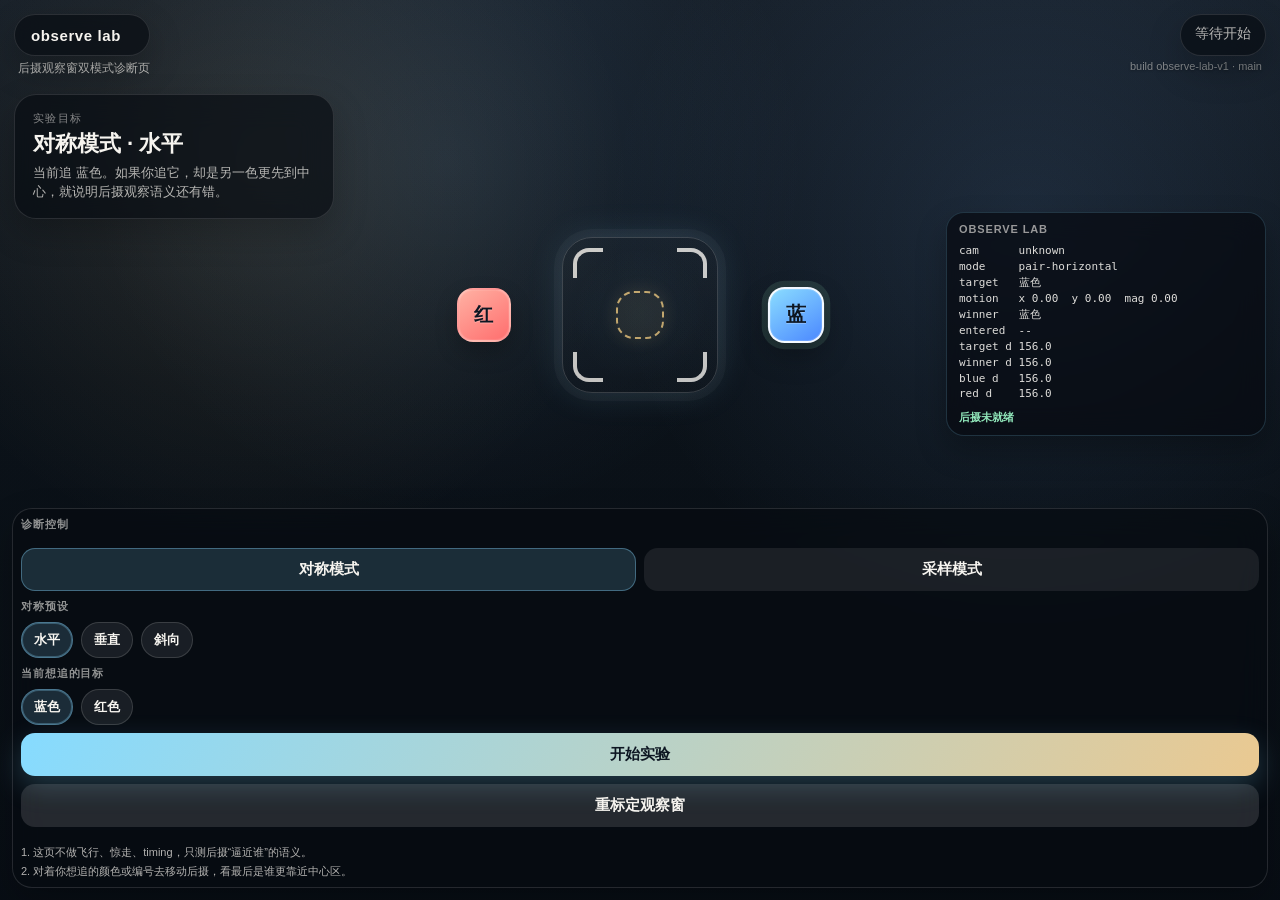
==== observe-lab.html @ 0f4b3da0 "Add observe lab diagnostics page" ====
<!doctype html>
<html lang="zh-CN">
<head>
  <meta charset="UTF-8" />
  <meta name="viewport" content="width=device-width,initial-scale=1,viewport-fit=cover,user-scalable=no" />
  <meta name="apple-mobile-web-app-capable" content="yes" />
  <title>ifafa Observe Lab</title>
  <link rel="stylesheet" href="styles.css" />
</head>
<body class="observe-lab-page">
  <div id="observeLabApp">
    <video id="labCamera" playsinline autoplay muted></video>
    <div class="ambient-glow"></div>

    <div class="topbar">
      <div class="brand-group">
        <div class="brand">observe lab</div>
        <div class="brand-subtitle">后摄观察窗双模式诊断页</div>
      </div>
      <div class="status-group">
        <div id="labStatus" class="status">等待开始</div>
        <div id="labBuildStamp" class="build-stamp" aria-label="build version"></div>
      </div>
    </div>

    <div class="flight-card lab-brief">
      <div class="eyebrow">实验目标</div>
      <div id="labTitle" class="specimen-name">对称模式 · 水平</div>
      <div id="labMeta" class="specimen-meta">先确认后摄追近语义，再看整个空间里到底是谁被逼近到了中心。</div>
    </div>

    <div id="labCaptureCluster" class="capture-cluster lab-capture-cluster" aria-hidden="true">
      <div id="labCaptureFrame" class="capture-frame is-active">
        <div class="capture-frame-core"></div>
        <div id="labCenterZone" class="lab-center-zone"></div>
      </div>
    </div>

    <div id="labTargetsLayer" class="lab-targets-layer" aria-hidden="true"></div>

    <div id="labDebug" class="observe-debug lab-debug-card" aria-live="polite">
      <div class="observe-debug-title">observe lab</div>
      <pre id="labDebugContent" class="observe-debug-content"></pre>
      <div id="labDebugHint" class="observe-debug-hint">等待开始</div>
    </div>

    <div class="bottom-panel lab-panel">
      <div class="bottom-panel-expanded">
        <div class="panel-header">
          <div class="panel-caption">诊断控制</div>
        </div>

        <div class="modes">
          <button id="pairModeBtn" class="mode-btn active" type="button">对称模式</button>
          <button id="sampleModeBtn" class="mode-btn" type="button">采样模式</button>
        </div>

        <div id="pairPresetGroup" class="lab-control-group">
          <div class="lab-control-label">对称预设</div>
          <div class="lab-chip-row">
            <button id="presetHorizontalBtn" class="lab-chip active" type="button">水平</button>
            <button id="presetVerticalBtn" class="lab-chip" type="button">垂直</button>
            <button id="presetDiagonalBtn" class="lab-chip" type="button">斜向</button>
          </div>
        </div>

        <div class="lab-control-group">
          <div class="lab-control-label">当前想追的目标</div>
          <div id="labTargetPicker" class="lab-target-picker"></div>
        </div>

        <div class="lab-actions">
          <button id="labStartBtn" class="primary-btn" type="button">开始实验</button>
          <button id="labRecenterBtn" class="secondary-btn" type="button">重标定观察窗</button>
        </div>

        <div class="hint">
          <div>1. 这页不做飞行、惊走、timing，只测后摄“逼近谁”的语义。</div>
          <div>2. 对着你想追的颜色或编号去移动后摄，看最后是谁更靠近中心区。</div>
        </div>
      </div>
    </div>
  </div>

  <script src="observe-diagnostics-core.js"></script>
  <script src="observe-lab.js"></script>
</body>
</html>
---- styles.css ----
:root {
  --bg: #090f15;
  --panel: rgba(7, 11, 17, 0.66);
  --line: rgba(255, 255, 255, 0.12);
  --line-strong: rgba(255, 255, 255, 0.22);
  --text: #f6f4ef;
  --muted: rgba(246, 244, 239, 0.72);
  --accent: #88d7ff;
  --accent-2: #ffd68a;
  --accent-3: #d9b9ff;
  --success: #9af4c5;
  --danger: #ffb0a7;
  --shadow: rgba(0, 0, 0, 0.42);
}

* {
  box-sizing: border-box;
}

html,
body {
  margin: 0;
  padding: 0;
  width: 100%;
  min-height: 100%;
  height: 100%;
  background: radial-gradient(circle at top, #1a2330 0%, #090f15 60%, #05070b 100%);
  color: var(--text);
  font-family: "SF Pro Text", "Avenir Next", "Helvetica Neue", sans-serif;
  overflow: hidden;
}

body {
  overscroll-behavior: none;
}

#app {
  position: relative;
  width: 100vw;
  height: 100vh;
  height: 100dvh;
  overflow: hidden;
  background: #000;
  isolation: isolate;
}

#camera,
#fx,
.ambient-glow {
  position: absolute;
  inset: 0;
  width: 100%;
  height: 100%;
}

#camera {
  object-fit: cover;
  background:
    radial-gradient(circle at 35% 18%, rgba(132, 194, 255, 0.12), transparent 32%),
    linear-gradient(180deg, #18212b 0%, #0d141b 42%, #090f15 100%);
}

#fx {
  pointer-events: none;
}

.ambient-glow {
  pointer-events: none;
  background:
    radial-gradient(circle at 20% 20%, rgba(255, 221, 149, 0.1), transparent 30%),
    radial-gradient(circle at 80% 25%, rgba(125, 182, 255, 0.12), transparent 34%),
    linear-gradient(180deg, rgba(5, 10, 18, 0.1), rgba(5, 10, 18, 0.35));
  z-index: 1;
}

.topbar,
.flight-card,
.bottom-panel,
.toast,
.result-card,
#captureCluster {
  z-index: 12;
}

.topbar {
  position: absolute;
  top: max(14px, env(safe-area-inset-top));
  left: 14px;
  right: 14px;
  display: flex;
  justify-content: space-between;
  gap: 12px;
  align-items: flex-start;
}

.status-group {
  display: flex;
  flex-direction: column;
  align-items: flex-end;
  gap: 4px;
}

.brand-group {
  display: flex;
  flex-direction: column;
  gap: 4px;
}

.brand,
.status,
.flight-card,
.bottom-panel,
.result-card,
.toast {
  background: var(--panel);
  border: 1px solid var(--line);
  backdrop-filter: blur(16px);
  -webkit-backdrop-filter: blur(16px);
  box-shadow: 0 14px 34px rgba(0, 0, 0, 0.22);
}

.brand {
  display: inline-flex;
  align-items: center;
  min-height: 42px;
  padding: 10px 16px;
  border-radius: 999px;
  font-size: 15px;
  font-weight: 700;
  letter-spacing: 0.04em;
  text-transform: lowercase;
}

.brand-subtitle {
  padding-left: 4px;
  font-size: 12px;
  color: var(--muted);
}

.status {
  min-height: 42px;
  padding: 10px 14px;
  border-radius: 999px;
  font-size: 14px;
  color: var(--muted);
  text-align: right;
}

.build-stamp {
  padding-right: 4px;
  font-size: 11px;
  line-height: 1.2;
  color: rgba(246, 244, 239, 0.48);
  text-align: right;
  text-shadow: 0 1px 2px rgba(0, 0, 0, 0.28);
}

.observe-debug {
  position: absolute;
  top: max(204px, calc(env(safe-area-inset-top) + 188px));
  right: 14px;
  width: min(320px, calc(100vw - 28px));
  padding: 10px 12px;
  border-radius: 18px;
  border: 1px solid rgba(136, 215, 255, 0.18);
  background: rgba(7, 11, 17, 0.72);
  backdrop-filter: blur(14px);
  -webkit-backdrop-filter: blur(14px);
  box-shadow: 0 14px 30px rgba(0, 0, 0, 0.26);
  pointer-events: none;
  z-index: 13;
}

.observe-debug.is-alert {
  border-color: rgba(255, 149, 126, 0.4);
  box-shadow: 0 14px 34px rgba(255, 122, 92, 0.12);
}

.observe-debug-title {
  font-size: 11px;
  font-weight: 700;
  letter-spacing: 0.08em;
  text-transform: uppercase;
  color: rgba(246, 244, 239, 0.6);
}

.observe-debug-content {
  margin: 8px 0 0;
  white-space: pre-wrap;
  font-family: "SF Mono", "Menlo", "Monaco", monospace;
  font-size: 11px;
  line-height: 1.45;
  color: rgba(246, 244, 239, 0.9);
}

.observe-debug-hint {
  margin-top: 8px;
  font-size: 11px;
  font-weight: 700;
  color: rgba(154, 244, 197, 0.94);
}

.flight-card {
  position: absolute;
  top: max(94px, calc(env(safe-area-inset-top) + 78px));
  left: 14px;
  width: min(280px, calc(100vw - 28px));
  border-radius: 22px;
  padding: 16px 18px;
}

.eyebrow {
  font-size: 11px;
  letter-spacing: 0.12em;
  text-transform: uppercase;
  color: rgba(246, 244, 239, 0.52);
}

.specimen-name {
  margin-top: 6px;
  font-size: 22px;
  font-weight: 700;
  line-height: 1.1;
}

.specimen-meta {
  margin-top: 8px;
  color: var(--muted);
  line-height: 1.45;
  font-size: 13px;
}

#butterfly {
  --size: 112px;
  --dir-x: 1;
  --flight-tilt: 0deg;
  --bank-angle: 0deg;
  --figure-lift: 0px;
  --wing-a: #fff4b3;
  --wing-b: #f3a55d;
  --wing-c: #7ac7ff;
  --wing-d: #695ee6;
  --body-color: #37293d;
  --body-tilt: 0deg;
  --body-yaw: 0deg;
  --body-bob: 0px;
  --body-jitter-x: 0px;
  --body-jitter-y: 0px;
  --body-scale-base: 1;
  --front-origin-left-x: 84%;
  --front-origin-right-x: 16%;
  --front-origin-y: 48%;
  --back-origin-left-x: 82%;
  --back-origin-right-x: 18%;
  --back-origin-y: 44%;
  --wing-front-left-angle: 20deg;
  --wing-front-right-angle: -20deg;
  --wing-back-left-angle: 16deg;
  --wing-back-right-angle: -16deg;
  --wing-front-left-scale: 1;
  --wing-front-right-scale: 1;
  --wing-back-left-scale: 1;
  --wing-back-right-scale: 1;
  --shadow-scale: 1;
  --shadow-opacity: 0.36;
  position: absolute;
  left: 50%;
  top: 34%;
  width: var(--size);
  height: var(--size);
  transform: translate(-50%, -50%) rotate(var(--flight-tilt));
  pointer-events: none;
  z-index: 10;
  filter: drop-shadow(0 8px 18px rgba(0, 0, 0, 0.38));
  will-change: transform, opacity;
}

.butterfly-shadow {
  position: absolute;
  left: 50%;
  bottom: -6px;
  width: 50%;
  height: 14px;
  transform: translateX(-50%) scale(var(--shadow-scale));
  border-radius: 999px;
  background: rgba(0, 0, 0, 0.22);
  filter: blur(10px);
  opacity: var(--shadow-opacity);
  will-change: transform, opacity;
}

.butterfly-figure {
  position: absolute;
  inset: 0;
  transform: translateY(var(--figure-lift)) scaleX(var(--dir-x)) rotate(var(--bank-angle));
  transform-origin: 50% 50%;
  will-change: transform, opacity;
}

.butterfly-sprite {
  position: absolute;
  inset: 0;
  width: 100%;
  height: 100%;
  object-fit: contain;
}

.butterfly-rig {
  position: absolute;
  inset: 0;
}

.butterfly-part {
  position: absolute;
  overflow: hidden;
  backface-visibility: hidden;
  transform-style: preserve-3d;
  will-change: transform, opacity;
}

.butterfly-part-image {
  position: absolute;
  max-width: none;
  user-select: none;
  -webkit-user-drag: none;
  pointer-events: none;
}

.part-body {
  z-index: 5;
  transform-origin: 50% 32%;
  transform:
    translate3d(var(--body-jitter-x), calc(var(--body-bob) + var(--body-jitter-y)), 0)
    rotate(var(--body-tilt))
    skewX(var(--body-yaw))
    scale(var(--body-scale-base));
}

.part-wing-front-left {
  z-index: 4;
  transform-origin: var(--front-origin-left-x) var(--front-origin-y);
  transform: rotate(var(--wing-front-left-angle)) scaleY(var(--wing-front-left-scale));
}

.part-wing-front-right {
  z-index: 4;
  transform-origin: var(--front-origin-right-x) var(--front-origin-y);
  transform: rotate(var(--wing-front-right-angle)) scaleY(var(--wing-front-right-scale));
}

.part-wing-back-left {
  z-index: 3;
  opacity: 0.82;
  transform-origin: var(--back-origin-left-x) var(--back-origin-y);
  transform: rotate(var(--wing-back-left-angle)) scaleY(var(--wing-back-left-scale));
}

.part-wing-back-right {
  z-index: 3;
  opacity: 0.82;
  transform-origin: var(--back-origin-right-x) var(--back-origin-y);
  transform: rotate(var(--wing-back-right-angle)) scaleY(var(--wing-back-right-scale));
}

.butterfly-art {
  position: absolute;
  inset: 0;
  transform: translateY(2px) rotate(-4deg);
}

.wing {
  position: absolute;
  background:
    radial-gradient(circle at 34% 32%, rgba(255, 255, 255, 0.88), transparent 18%),
    radial-gradient(circle at 55% 52%, var(--wing-a) 0%, var(--wing-b) 30%, var(--wing-c) 62%, var(--wing-d) 100%);
  border: 1px solid rgba(255, 255, 255, 0.14);
  box-shadow: inset 0 0 18px rgba(255, 255, 255, 0.08);
}

.wing.left {
  transform-origin: 100% 50%;
}

.wing.right {
  transform-origin: 0% 50%;
}

.wing-back {
  top: 16px;
  width: 34%;
  height: 46%;
  opacity: 0.72;
  border-radius: 78% 28% 82% 34% / 68% 34% 78% 42%;
}

.wing-front {
  top: 2px;
  width: 43%;
  height: 58%;
  border-radius: 84% 24% 80% 28% / 76% 34% 82% 36%;
}

.wing-front.left {
  left: 8px;
  animation: flapLeft 0.24s infinite alternate ease-in-out;
}

.wing-back.left {
  left: 18px;
  animation: flapLeftBack 0.26s infinite alternate ease-in-out;
}

.wing-front.right {
  right: 8px;
  animation: flapRight 0.24s infinite alternate ease-in-out;
}

.wing-back.right {
  right: 18px;
  animation: flapRightBack 0.26s infinite alternate ease-in-out;
}

.body {
  position: absolute;
  left: 50%;
  top: 9px;
  width: 12%;
  height: 72%;
  transform: translateX(-50%);
  border-radius: 999px;
  background:
    linear-gradient(180deg, rgba(255, 255, 255, 0.4), transparent 18%),
    linear-gradient(180deg, #15131b 0%, var(--body-color) 55%, #161417 100%);
  box-shadow:
    0 0 0 1px rgba(255, 255, 255, 0.12),
    inset 0 -8px 12px rgba(0, 0, 0, 0.2);
}

.body::before,
.body::after {
  content: "";
  position: absolute;
  top: -8px;
  width: 1px;
  height: 14px;
  background: rgba(255, 255, 255, 0.46);
  transform-origin: bottom center;
}

.body::before {
  left: 2px;
  transform: rotate(-22deg);
}

.body::after {
  right: 2px;
  transform: rotate(22deg);
}

.capture-cluster {
  --frame-size: 156px;
  --frame-size-compact: 142px;
  position: absolute;
  left: 50%;
  top: 33.5%;
  display: flex;
  flex-direction: column;
  align-items: center;
  gap: 8px;
  transform: translate(-50%, -50%);
  pointer-events: none;
}

.capture-frame {
  position: relative;
  width: var(--frame-size);
  height: var(--frame-size);
  border-radius: 30px;
  border: 1.5px solid rgba(255, 255, 255, 0.22);
  box-shadow:
    0 0 0 8px rgba(255, 255, 255, 0.04),
    0 0 30px rgba(136, 215, 255, 0.14);
  overflow: hidden;
}

.capture-frame::before,
.capture-frame::after,
.capture-frame-core::before,
.capture-frame-core::after {
  content: "";
  position: absolute;
  width: 26px;
  height: 26px;
  border-color: rgba(136, 215, 255, 0.88);
}

.capture-frame::before {
  left: 10px;
  top: 10px;
  border-left: 4px solid;
  border-top: 4px solid;
  border-top-left-radius: 16px;
}

.capture-frame::after {
  right: 10px;
  top: 10px;
  border-right: 4px solid;
  border-top: 4px solid;
  border-top-right-radius: 16px;
}

.capture-frame-core::before {
  left: 10px;
  bottom: 10px;
  border-left: 4px solid;
  border-bottom: 4px solid;
  border-bottom-left-radius: 16px;
}

.capture-frame-core::after {
  right: 10px;
  bottom: 10px;
  border-right: 4px solid;
  border-bottom: 4px solid;
  border-bottom-right-radius: 16px;
}

.capture-frame-core {
  position: absolute;
  inset: 0;
  background:
    radial-gradient(circle at center, rgba(136, 215, 255, 0.05), transparent 62%),
    linear-gradient(180deg, rgba(255, 255, 255, 0.025), rgba(255, 255, 255, 0.012));
}

.capture-frame.is-active {
  box-shadow:
    0 0 0 8px rgba(255, 255, 255, 0.04),
    0 0 34px rgba(136, 215, 255, 0.18);
}

.capture-frame.is-ready {
  box-shadow:
    0 0 0 9px rgba(154, 244, 197, 0.08),
    0 0 42px rgba(154, 244, 197, 0.24);
}

.capture-frame.is-ready::before,
.capture-frame.is-ready::after,
.capture-frame.is-ready .capture-frame-core::before,
.capture-frame.is-ready .capture-frame-core::after {
  border-color: rgba(154, 244, 197, 0.96);
}

.capture-cluster.is-passive {
  opacity: 0.6;
}

.timing-hud {
  position: relative;
  width: 132px;
  border-radius: 15px;
  padding: 5px 6px 8px;
  background: rgba(7, 11, 17, 0.16);
  border: 1px solid rgba(255, 255, 255, 0.12);
  backdrop-filter: blur(6px);
  -webkit-backdrop-filter: blur(6px);
  box-shadow: 0 6px 14px rgba(0, 0, 0, 0.08);
}

.timing-hud.is-shake-active {
  border-color: rgba(136, 215, 255, 0.26);
}

.timing-meta {
  min-height: 14px;
  font-size: 10px;
  font-weight: 700;
  letter-spacing: 0.02em;
  color: rgba(246, 244, 239, 0.92);
  text-align: center;
  text-shadow: 0 1px 3px rgba(0, 0, 0, 0.35);
}

.timing-bar {
  position: relative;
  margin-top: 4px;
  height: 12px;
  border-radius: 999px;
  border: 1px solid rgba(255, 255, 255, 0.24);
  background: rgba(255, 255, 255, 0.12);
  overflow: visible;
}

.timing-window {
  position: absolute;
  top: 0;
  bottom: 0;
  border-radius: 999px;
  border: 1px solid rgba(255, 125, 93, 0.82);
  background: rgba(255, 125, 93, 0.34);
  box-shadow: 0 0 14px rgba(255, 125, 93, 0.14);
}

.timing-cursor {
  position: absolute;
  top: calc(100% + 4px);
  width: 0;
  height: 0;
  border-left: 8px solid transparent;
  border-right: 8px solid transparent;
  border-bottom: 12px solid rgba(79, 178, 255, 0.94);
  transform: translateX(-50%);
  filter: drop-shadow(0 3px 8px rgba(79, 178, 255, 0.24));
}

.timing-hud.is-ready {
  border-color: rgba(154, 244, 197, 0.58);
  background: rgba(19, 41, 33, 0.18);
  box-shadow: 0 8px 18px rgba(154, 244, 197, 0.14);
}

.timing-hud.is-ready .timing-meta {
  color: rgba(154, 244, 197, 0.96);
}

.timing-hud.is-miss {
  border-color: rgba(255, 110, 76, 0.68);
  background: rgba(56, 22, 18, 0.2);
  box-shadow: 0 8px 18px rgba(255, 110, 76, 0.12);
}

.bottom-panel {
  position: absolute;
  left: 12px;
  right: 12px;
  bottom: max(12px, env(safe-area-inset-bottom));
  border-radius: 20px;
  padding: 8px;
}

.bottom-panel.is-collapsed {
  padding: 0;
  background: transparent;
  border: none;
  box-shadow: none;
  backdrop-filter: none;
  -webkit-backdrop-filter: none;
}

.bottom-panel-expanded {
  display: grid;
  gap: 8px;
}

.panel-mini {
  display: block;
}

.panel-header {
  display: flex;
  align-items: center;
  justify-content: space-between;
  gap: 10px;
}

.panel-caption {
  font-size: 11px;
  font-weight: 700;
  letter-spacing: 0.08em;
  text-transform: uppercase;
  color: rgba(246, 244, 239, 0.58);
}

.panel-toggle,
.panel-collapse {
  appearance: none;
  border: none;
  background: transparent;
  color: var(--text);
  font: inherit;
}

.panel-toggle {
  width: 100%;
  display: flex;
  align-items: center;
  justify-content: space-between;
  gap: 12px;
  min-height: 44px;
  border-radius: 16px;
  padding: 12px 14px;
  background: var(--panel);
  border: 1px solid var(--line);
  backdrop-filter: blur(16px);
  -webkit-backdrop-filter: blur(16px);
  box-shadow: 0 14px 28px rgba(0, 0, 0, 0.2);
}

.panel-mini-label {
  font-size: 13px;
  font-weight: 700;
}

.panel-toggle-hint,
.panel-collapse {
  font-size: 11px;
  color: var(--muted);
}

.panel-collapse {
  padding: 6px 8px;
}

.primary-btn,
.secondary-btn,
.mode-btn {
  appearance: none;
  border: none;
  border-radius: 14px;
  padding: 12px 14px;
  font-size: 15px;
  font-weight: 700;
}

.primary-btn {
  width: 100%;
  background: linear-gradient(120deg, #86dbff 0%, #eac991 100%);
  color: #0d1622;
  box-shadow: 0 10px 28px rgba(134, 219, 255, 0.22);
}

.secondary-btn {
  width: 100%;
  background: rgba(255, 255, 255, 0.12);
  color: var(--text);
}

.modes {
  display: grid;
  grid-template-columns: 1fr 1fr;
  gap: 8px;
  margin-top: 8px;
}

.mode-btn {
  background: rgba(255, 255, 255, 0.08);
  color: var(--text);
}

.mode-btn.active {
  background: rgba(136, 215, 255, 0.16);
  box-shadow: inset 0 0 0 1px rgba(136, 215, 255, 0.36);
}

.hint {
  margin-top: 10px;
  display: grid;
  gap: 4px;
  color: var(--muted);
  font-size: 11px;
  line-height: 1.38;
}

.toast {
  position: absolute;
  left: 50%;
  top: 22%;
  transform: translateX(-50%);
  max-width: calc(100vw - 34px);
  border-radius: 999px;
  padding: 10px 14px;
  text-align: center;
  font-size: 14px;
}

.result-card {
  position: absolute;
  left: 16px;
  right: 16px;
  top: 50%;
  transform: translateY(-50%);
  border-radius: 26px;
  padding: 20px;
  box-shadow: 0 24px 60px rgba(0, 0, 0, 0.4);
}

.result-badge {
  display: inline-flex;
  align-items: center;
  min-height: 30px;
  padding: 6px 12px;
  border-radius: 999px;
  background: rgba(136, 215, 255, 0.14);
  color: var(--accent);
  font-size: 12px;
  font-weight: 700;
}

.result-title {
  margin-top: 14px;
  font-size: 30px;
  font-weight: 800;
  line-height: 1.05;
}

.result-meta {
  margin-top: 8px;
  color: rgba(246, 244, 239, 0.82);
  font-size: 15px;
}

.result-flavor {
  margin-top: 12px;
  color: var(--muted);
  font-size: 14px;
  line-height: 1.55;
}

.result-actions {
  margin-top: 18px;
}

.hidden {
  display: none !important;
}

.capture-hit {
  animation: capturePulse 0.2s ease-out forwards;
}

.miss {
  animation: miss 0.3s ease-out;
}

@keyframes flapLeft {
  from {
    transform: rotate(calc(10deg + var(--flap-depth) * 5deg)) scaleY(1);
  }
  to {
    transform: rotate(calc(-28deg - var(--flap-depth) * 11deg)) scaleY(0.9);
  }
}

@keyframes flapRight {
  from {
    transform: rotate(calc(-10deg - var(--flap-depth) * 5deg)) scaleY(1);
  }
  to {
    transform: rotate(calc(28deg + var(--flap-depth) * 11deg)) scaleY(0.9);
  }
}

@keyframes flapLeftBack {
  from {
    transform: rotate(calc(6deg + var(--flap-depth) * 3deg)) scaleY(0.96);
  }
  to {
    transform: rotate(calc(-18deg - var(--flap-depth) * 8deg)) scaleY(0.88);
  }
}

@keyframes flapRightBack {
  from {
    transform: rotate(calc(-6deg - var(--flap-depth) * 3deg)) scaleY(0.96);
  }
  to {
    transform: rotate(calc(18deg + var(--flap-depth) * 8deg)) scaleY(0.88);
  }
}

@keyframes spriteFloat {
  from {
    transform: translateY(-1px) scale(1);
  }
  to {
    transform: translateY(2px) scale(0.98);
  }
}

@keyframes capturePulse {
  0% {
    opacity: 1;
    transform: translate(-50%, -50%) rotate(var(--flight-tilt)) scale(1);
  }
  55% {
    opacity: 1;
    transform: translate(-50%, -50%) rotate(var(--flight-tilt)) scale(1.14);
  }
  100% {
    opacity: 0;
    transform: translate(-50%, -50%) rotate(var(--flight-tilt)) scale(0.42);
  }
}

@keyframes miss {
  0%,
  100% {
    transform: translate(-50%, -50%) rotate(var(--flight-tilt));
  }
  25% {
    transform: translate(calc(-50% - 8px), -50%) rotate(calc(var(--flight-tilt) - 3deg));
  }
  75% {
    transform: translate(calc(-50% + 8px), -50%) rotate(calc(var(--flight-tilt) + 3deg));
  }
}

@media (max-width: 380px) {
  .brand-subtitle,
  .hint {
    font-size: 11px;
  }

  .specimen-name {
    font-size: 20px;
  }

  .result-title {
    font-size: 26px;
  }

  .panel-mini-label {
    font-size: 12px;
  }

  .observe-debug {
    right: 12px;
    width: min(300px, calc(100vw - 24px));
  }
}

@media (max-height: 820px) {
  .flight-card {
    top: max(88px, calc(env(safe-area-inset-top) + 72px));
    width: min(256px, calc(100vw - 28px));
    padding: 14px 16px;
  }

  .specimen-name {
    font-size: 20px;
  }

  .capture-cluster {
    top: 32.5%;
  }

  .capture-frame {
    width: var(--frame-size-compact);
    height: var(--frame-size-compact);
  }

  .timing-hud {
    width: 124px;
    padding: 5px 6px 8px;
  }

  .observe-debug {
    top: max(192px, calc(env(safe-area-inset-top) + 176px));
  }

  .bottom-panel {
    padding: 7px;
  }

  .primary-btn,
  .secondary-btn,
  .mode-btn {
    padding: 11px 12px;
  }
}

body.observe-lab-page {
  background: #000;
}

#observeLabApp {
  position: relative;
  width: 100vw;
  height: 100vh;
  height: 100dvh;
  overflow: hidden;
  background: #000;
  isolation: isolate;
}

#labCamera,
.lab-targets-layer {
  position: absolute;
  inset: 0;
  width: 100%;
  height: 100%;
}

#labCamera {
  object-fit: cover;
  background:
    radial-gradient(circle at 35% 18%, rgba(132, 194, 255, 0.12), transparent 32%),
    linear-gradient(180deg, #18212b 0%, #0d141b 42%, #090f15 100%);
}

.lab-brief {
  width: min(320px, calc(100vw - 28px));
}

.lab-capture-cluster {
  top: 35%;
  gap: 0;
}

.lab-center-zone {
  position: absolute;
  left: 50%;
  top: 50%;
  transform: translate(-50%, -50%);
  border-radius: 18px;
  border: 2px dashed rgba(255, 216, 138, 0.92);
  background: rgba(255, 214, 138, 0.08);
  box-shadow: 0 0 18px rgba(255, 214, 138, 0.14);
}

.lab-targets-layer {
  pointer-events: none;
  z-index: 11;
}

.lab-target {
  position: absolute;
  width: 54px;
  height: 54px;
  border-radius: 16px;
  display: grid;
  place-items: center;
  transform: translate(-50%, -50%);
  border: 2px solid rgba(255, 255, 255, 0.22);
  box-shadow:
    0 10px 22px rgba(0, 0, 0, 0.24),
    inset 0 0 0 1px rgba(255, 255, 255, 0.08);
  color: #0d1622;
  font-size: 19px;
  font-weight: 800;
  letter-spacing: 0.02em;
  text-shadow: 0 1px 0 rgba(255, 255, 255, 0.28);
  transition:
    transform 120ms ease-out,
    box-shadow 120ms ease-out,
    border-color 120ms ease-out;
}

.lab-target-label {
  transform: translateY(-0.5px);
}

.lab-target.is-blue {
  background: linear-gradient(145deg, #8bddff 0%, #4b88ff 100%);
}

.lab-target.is-red {
  background: linear-gradient(145deg, #ffb1a3 0%, #ff6e6e 100%);
}

.lab-target.is-sample {
  background: linear-gradient(145deg, rgba(246, 244, 239, 0.94) 0%, rgba(199, 209, 221, 0.9) 100%);
}

.lab-target.is-selected {
  border-color: rgba(255, 255, 255, 0.92);
  box-shadow:
    0 12px 24px rgba(0, 0, 0, 0.26),
    0 0 0 5px rgba(136, 215, 255, 0.12),
    inset 0 0 0 1px rgba(255, 255, 255, 0.14);
}

.lab-target.is-closest {
  transform: translate(-50%, -50%) scale(1.04);
  box-shadow:
    0 12px 28px rgba(0, 0, 0, 0.28),
    0 0 0 6px rgba(154, 244, 197, 0.12),
    inset 0 0 0 1px rgba(255, 255, 255, 0.14);
}

.lab-target.is-entered {
  border-color: rgba(255, 214, 138, 0.98);
  box-shadow:
    0 12px 28px rgba(0, 0, 0, 0.28),
    0 0 0 7px rgba(255, 214, 138, 0.14),
    0 0 26px rgba(255, 214, 138, 0.22);
}

.lab-debug-card {
  top: max(212px, calc(env(safe-area-inset-top) + 196px));
}

.lab-panel {
  z-index: 14;
}

.lab-control-group {
  display: grid;
  gap: 8px;
}

.lab-control-label {
  font-size: 11px;
  font-weight: 700;
  letter-spacing: 0.08em;
  text-transform: uppercase;
  color: rgba(246, 244, 239, 0.58);
}

.lab-chip-row,
.lab-target-picker {
  display: flex;
  flex-wrap: wrap;
  gap: 8px;
}

.lab-chip {
  appearance: none;
  border: 1px solid rgba(255, 255, 255, 0.14);
  background: rgba(255, 255, 255, 0.08);
  color: var(--text);
  border-radius: 999px;
  min-height: 34px;
  padding: 8px 12px;
  font-size: 13px;
  font-weight: 700;
}

.lab-chip.active {
  background: rgba(136, 215, 255, 0.16);
  border-color: rgba(136, 215, 255, 0.44);
  box-shadow: inset 0 0 0 1px rgba(136, 215, 255, 0.28);
}

.lab-actions {
  display: grid;
  gap: 8px;
}

@media (max-height: 820px) {
  .lab-capture-cluster {
    top: 33.8%;
  }

  .lab-target {
    width: 48px;
    height: 48px;
    font-size: 17px;
  }

  .lab-debug-card {
    top: max(198px, calc(env(safe-area-inset-top) + 182px));
  }
}
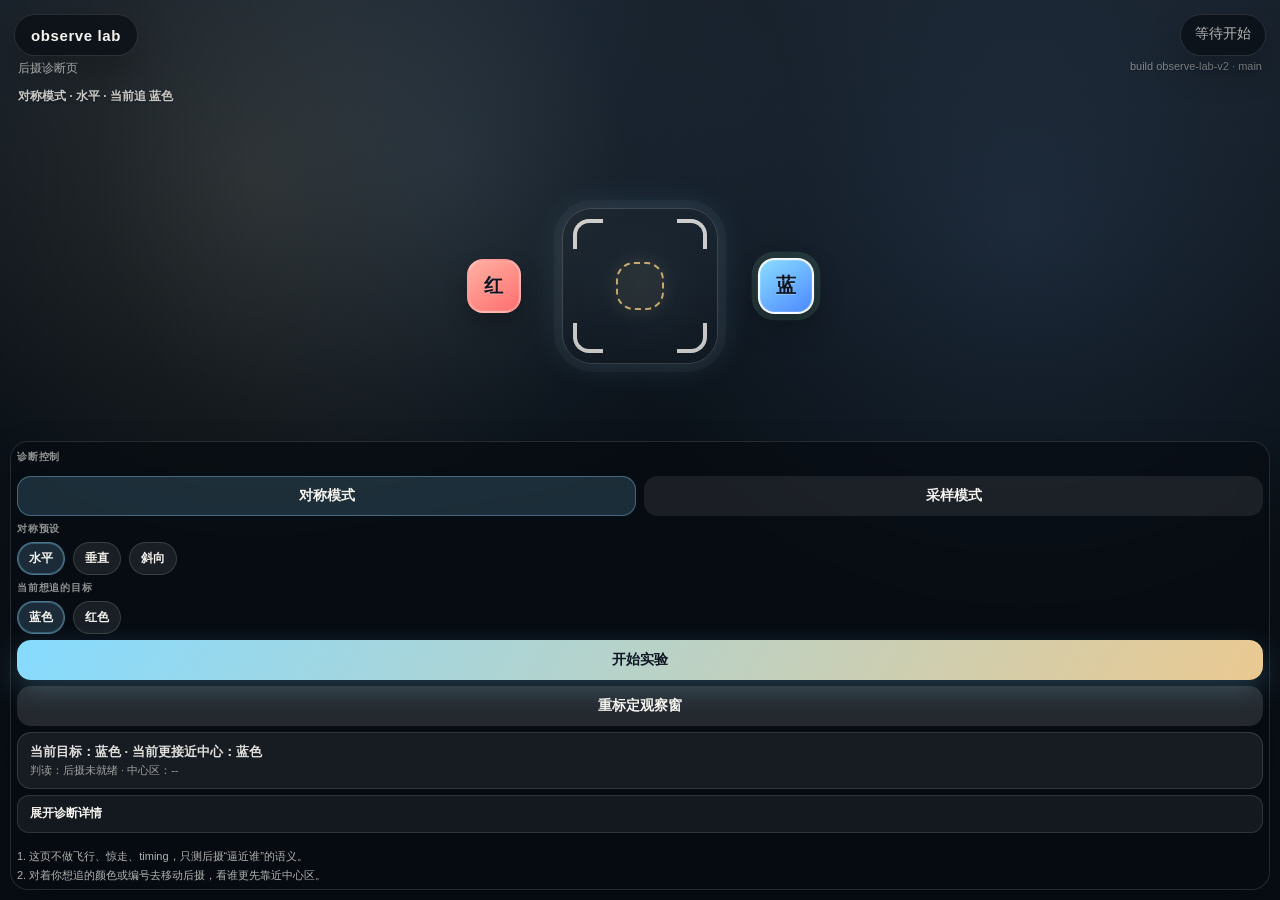
==== commit 43cbe05a: "Refine observe lab no-occlusion layout" ====
--- a/observe-lab.html
+++ b/observe-lab.html
@@ -15,7 +15,7 @@
     <div class="topbar">
       <div class="brand-group">
         <div class="brand">observe lab</div>
-        <div class="brand-subtitle">后摄观察窗双模式诊断页</div>
+        <div class="brand-subtitle">后摄诊断页</div>
       </div>
       <div class="status-group">
         <div id="labStatus" class="status">等待开始</div>
@@ -23,11 +23,7 @@
       </div>
     </div>
 
-    <div class="flight-card lab-brief">
-      <div class="eyebrow">实验目标</div>
-      <div id="labTitle" class="specimen-name">对称模式 · 水平</div>
-      <div id="labMeta" class="specimen-meta">先确认后摄追近语义，再看整个空间里到底是谁被逼近到了中心。</div>
-    </div>
+    <div id="labCompactStatus" class="lab-compact-status">对称模式 · 当前追蓝色</div>
 
     <div id="labCaptureCluster" class="capture-cluster lab-capture-cluster" aria-hidden="true">
       <div id="labCaptureFrame" class="capture-frame is-active">
@@ -37,12 +33,6 @@
     </div>
 
     <div id="labTargetsLayer" class="lab-targets-layer" aria-hidden="true"></div>
-
-    <div id="labDebug" class="observe-debug lab-debug-card" aria-live="polite">
-      <div class="observe-debug-title">observe lab</div>
-      <pre id="labDebugContent" class="observe-debug-content"></pre>
-      <div id="labDebugHint" class="observe-debug-hint">等待开始</div>
-    </div>
 
     <div class="bottom-panel lab-panel">
       <div class="bottom-panel-expanded">
@@ -74,9 +64,23 @@
           <button id="labRecenterBtn" class="secondary-btn" type="button">重标定观察窗</button>
         </div>
 
+        <div id="labSummaryBar" class="lab-summary-bar" aria-live="polite">
+          <div id="labSummaryPrimary" class="lab-summary-primary">当前目标：蓝色 · 当前更接近中心：--</div>
+          <div id="labSummarySecondary" class="lab-summary-secondary">判读：后摄未就绪</div>
+        </div>
+
+        <button id="labDebugToggle" class="lab-debug-toggle" type="button" aria-expanded="false">
+          展开诊断详情
+        </button>
+
+        <div id="labDebugDetails" class="lab-debug-details hidden">
+          <div class="observe-debug-title">observe lab</div>
+          <pre id="labDebugContent" class="observe-debug-content"></pre>
+        </div>
+
         <div class="hint">
           <div>1. 这页不做飞行、惊走、timing，只测后摄“逼近谁”的语义。</div>
-          <div>2. 对着你想追的颜色或编号去移动后摄，看最后是谁更靠近中心区。</div>
+          <div>2. 对着你想追的颜色或编号去移动后摄，看谁更先靠近中心区。</div>
         </div>
       </div>
     </div>
--- a/styles.css
+++ b/styles.css
@@ -1000,13 +1000,23 @@
     linear-gradient(180deg, #18212b 0%, #0d141b 42%, #090f15 100%);
 }
 
-.lab-brief {
-  width: min(320px, calc(100vw - 28px));
-}
-
 .lab-capture-cluster {
-  top: 35%;
+  top: 31.8%;
   gap: 0;
+}
+
+.lab-compact-status {
+  position: absolute;
+  top: max(88px, calc(env(safe-area-inset-top) + 72px));
+  left: 18px;
+  right: 18px;
+  z-index: 12;
+  font-size: 12px;
+  font-weight: 700;
+  line-height: 1.35;
+  color: rgba(246, 244, 239, 0.8);
+  text-shadow: 0 1px 2px rgba(0, 0, 0, 0.34);
+  pointer-events: none;
 }
 
 .lab-center-zone {
@@ -1088,21 +1098,38 @@
     0 0 26px rgba(255, 214, 138, 0.22);
 }
 
-.lab-debug-card {
-  top: max(212px, calc(env(safe-area-inset-top) + 196px));
-}
-
 .lab-panel {
   z-index: 14;
+  left: 10px;
+  right: 10px;
+  bottom: max(10px, env(safe-area-inset-bottom));
+  border-radius: 18px;
+  padding: 6px;
+}
+
+.lab-panel .bottom-panel-expanded {
+  gap: 6px;
+}
+
+.lab-panel .panel-header {
+  min-height: 18px;
+}
+
+.lab-panel .panel-caption {
+  font-size: 10px;
+}
+
+.lab-panel .modes {
+  margin-top: 4px;
 }
 
 .lab-control-group {
   display: grid;
-  gap: 8px;
+  gap: 6px;
 }
 
 .lab-control-label {
-  font-size: 11px;
+  font-size: 10px;
   font-weight: 700;
   letter-spacing: 0.08em;
   text-transform: uppercase;
@@ -1122,9 +1149,9 @@
   background: rgba(255, 255, 255, 0.08);
   color: var(--text);
   border-radius: 999px;
-  min-height: 34px;
-  padding: 8px 12px;
-  font-size: 13px;
+  min-height: 32px;
+  padding: 7px 11px;
+  font-size: 12px;
   font-weight: 700;
 }
 
@@ -1136,12 +1163,71 @@
 
 .lab-actions {
   display: grid;
-  gap: 8px;
+  gap: 6px;
+}
+
+.lab-panel .primary-btn,
+.lab-panel .secondary-btn,
+.lab-panel .mode-btn {
+  padding: 11px 14px;
+  font-size: 14px;
+}
+
+.lab-summary-bar {
+  display: grid;
+  gap: 2px;
+  border-radius: 14px;
+  padding: 10px 12px;
+  background: rgba(255, 255, 255, 0.07);
+  border: 1px solid rgba(255, 255, 255, 0.12);
+}
+
+.lab-summary-primary {
+  font-size: 13px;
+  font-weight: 700;
+  color: rgba(246, 244, 239, 0.9);
+}
+
+.lab-summary-secondary {
+  font-size: 11px;
+  line-height: 1.35;
+  color: rgba(246, 244, 239, 0.62);
+}
+
+.lab-debug-toggle {
+  appearance: none;
+  border: 1px solid rgba(255, 255, 255, 0.12);
+  background: rgba(255, 255, 255, 0.06);
+  color: var(--text);
+  border-radius: 12px;
+  min-height: 38px;
+  padding: 9px 12px;
+  font-size: 12px;
+  font-weight: 700;
+  text-align: left;
+}
+
+.lab-debug-details {
+  border-radius: 14px;
+  padding: 10px 12px;
+  border: 1px solid rgba(136, 215, 255, 0.16);
+  background: rgba(7, 11, 17, 0.56);
+  backdrop-filter: blur(10px);
+  -webkit-backdrop-filter: blur(10px);
+}
+
+.lab-panel .observe-debug-title {
+  font-size: 10px;
+}
+
+.lab-panel .observe-debug-content {
+  margin-top: 6px;
+  font-size: 11px;
 }
 
 @media (max-height: 820px) {
   .lab-capture-cluster {
-    top: 33.8%;
+    top: 30.2%;
   }
 
   .lab-target {
@@ -1150,7 +1236,12 @@
     font-size: 17px;
   }
 
-  .lab-debug-card {
-    top: max(198px, calc(env(safe-area-inset-top) + 182px));
-  }
-}
+  .lab-compact-status {
+    top: max(84px, calc(env(safe-area-inset-top) + 68px));
+    font-size: 11px;
+  }
+
+  .lab-panel .hint {
+    font-size: 10px;
+  }
+}
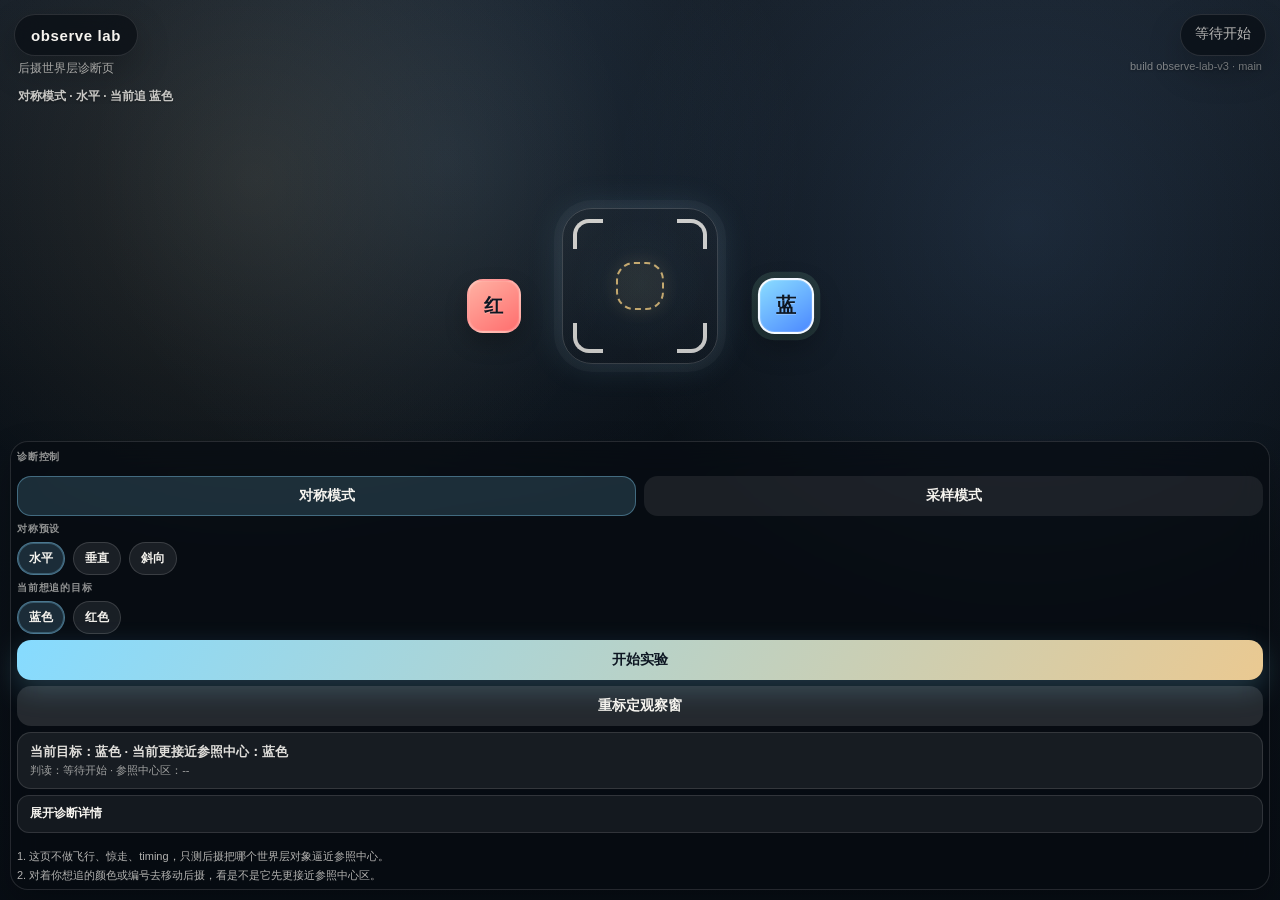
==== commit 4b334844: "Fix observe lab camera state and world-layer targets" ====
--- a/observe-lab.html
+++ b/observe-lab.html
@@ -15,7 +15,7 @@
     <div class="topbar">
       <div class="brand-group">
         <div class="brand">observe lab</div>
-        <div class="brand-subtitle">后摄诊断页</div>
+        <div class="brand-subtitle">后摄世界层诊断页</div>
       </div>
       <div class="status-group">
         <div id="labStatus" class="status">等待开始</div>
@@ -65,8 +65,8 @@
         </div>
 
         <div id="labSummaryBar" class="lab-summary-bar" aria-live="polite">
-          <div id="labSummaryPrimary" class="lab-summary-primary">当前目标：蓝色 · 当前更接近中心：--</div>
-          <div id="labSummarySecondary" class="lab-summary-secondary">判读：后摄未就绪</div>
+          <div id="labSummaryPrimary" class="lab-summary-primary">当前目标：蓝色 · 当前更接近参照中心：--</div>
+          <div id="labSummarySecondary" class="lab-summary-secondary">判读：等待开始 · 参照中心区：--</div>
         </div>
 
         <button id="labDebugToggle" class="lab-debug-toggle" type="button" aria-expanded="false">
@@ -79,8 +79,8 @@
         </div>
 
         <div class="hint">
-          <div>1. 这页不做飞行、惊走、timing，只测后摄“逼近谁”的语义。</div>
-          <div>2. 对着你想追的颜色或编号去移动后摄，看谁更先靠近中心区。</div>
+          <div>1. 这页不做飞行、惊走、timing，只测后摄把哪个世界层对象逼近参照中心。</div>
+          <div>2. 对着你想追的颜色或编号去移动后摄，看是不是它先更接近参照中心区。</div>
         </div>
       </div>
     </div>
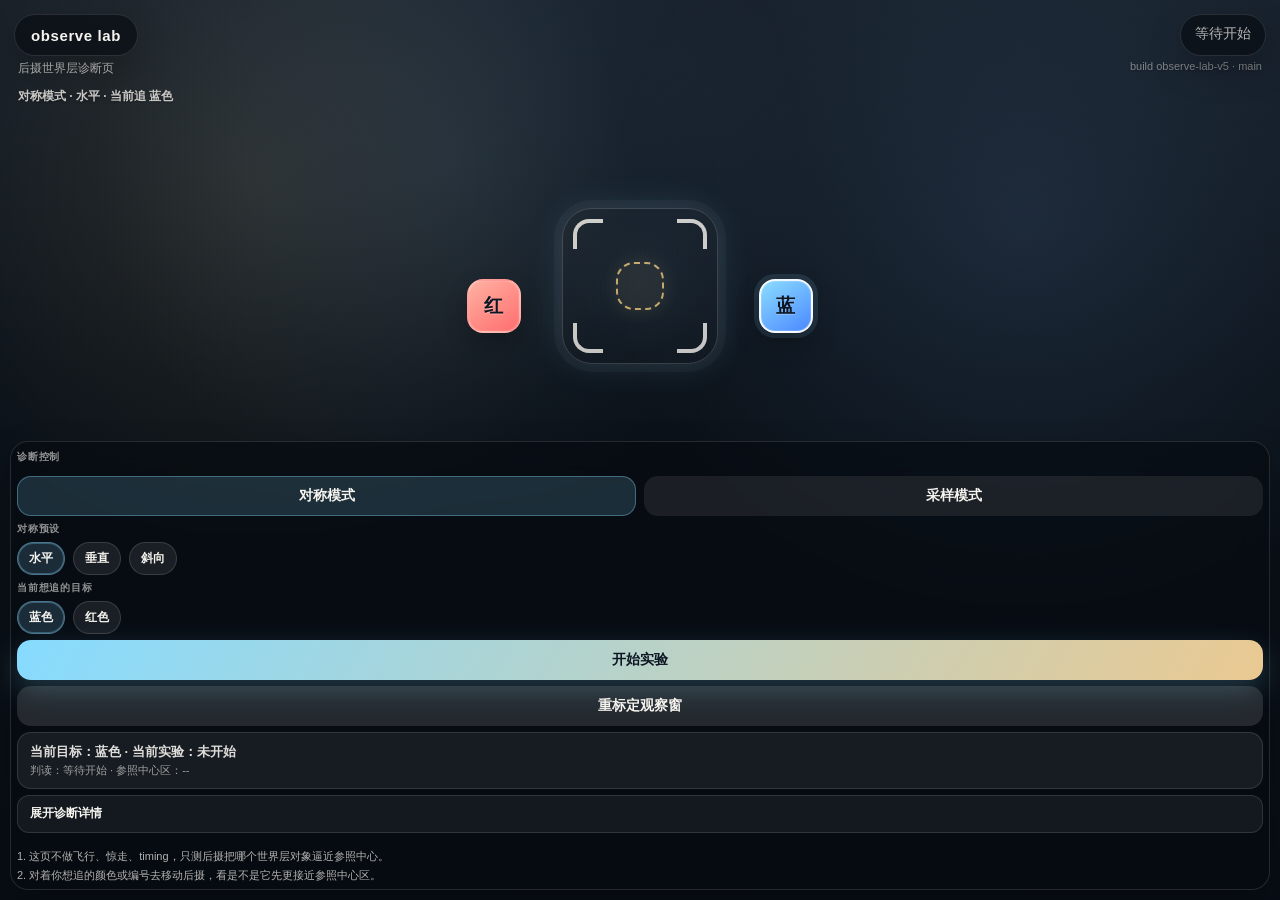
==== commit d043bdd7: "Refactor observe lab into butterfly-layer test mode" ====
--- a/observe-lab.html
+++ b/observe-lab.html
@@ -65,7 +65,7 @@
         </div>
 
         <div id="labSummaryBar" class="lab-summary-bar" aria-live="polite">
-          <div id="labSummaryPrimary" class="lab-summary-primary">当前目标：蓝色 · 当前更接近参照中心：--</div>
+          <div id="labSummaryPrimary" class="lab-summary-primary">当前目标：蓝色 · 当前实验：未开始</div>
           <div id="labSummarySecondary" class="lab-summary-secondary">判读：等待开始 · 参照中心区：--</div>
         </div>
 
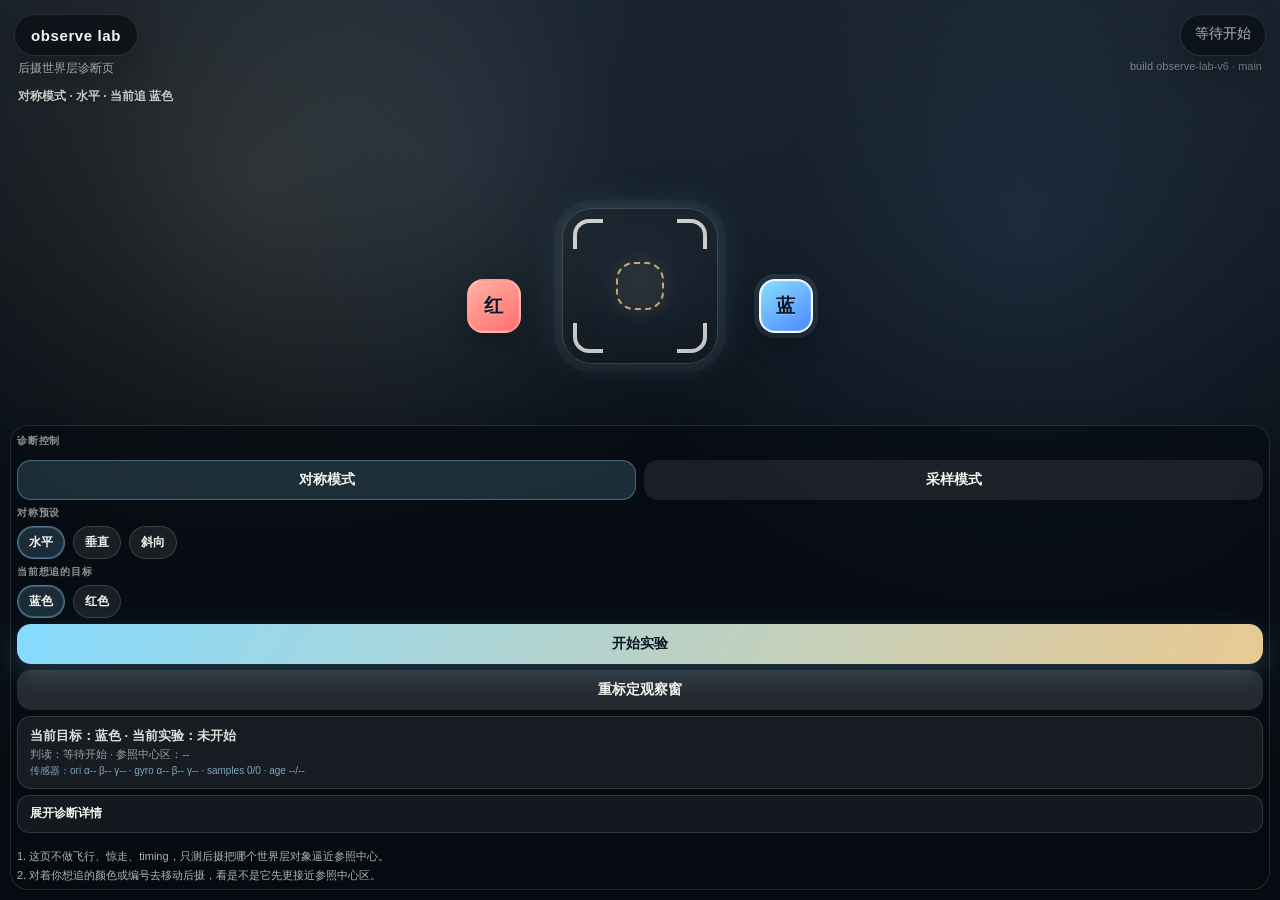
==== commit ae0ce5e5: "Add observe lab sensor truth diagnostics" ====
--- a/observe-lab.html
+++ b/observe-lab.html
@@ -67,6 +67,7 @@
         <div id="labSummaryBar" class="lab-summary-bar" aria-live="polite">
           <div id="labSummaryPrimary" class="lab-summary-primary">当前目标：蓝色 · 当前实验：未开始</div>
           <div id="labSummarySecondary" class="lab-summary-secondary">判读：等待开始 · 参照中心区：--</div>
+          <div id="labSensorSummary" class="lab-summary-sensor">传感器：ori -- · gyro -- · samples 0/0 · age --/--</div>
         </div>
 
         <button id="labDebugToggle" class="lab-debug-toggle" type="button" aria-expanded="false">
--- a/styles.css
+++ b/styles.css
@@ -1194,6 +1194,13 @@
   color: rgba(246, 244, 239, 0.62);
 }
 
+.lab-summary-sensor {
+  font-size: 10px;
+  line-height: 1.35;
+  color: rgba(166, 220, 255, 0.72);
+  font-variant-numeric: tabular-nums;
+}
+
 .lab-debug-toggle {
   appearance: none;
   border: 1px solid rgba(255, 255, 255, 0.12);
